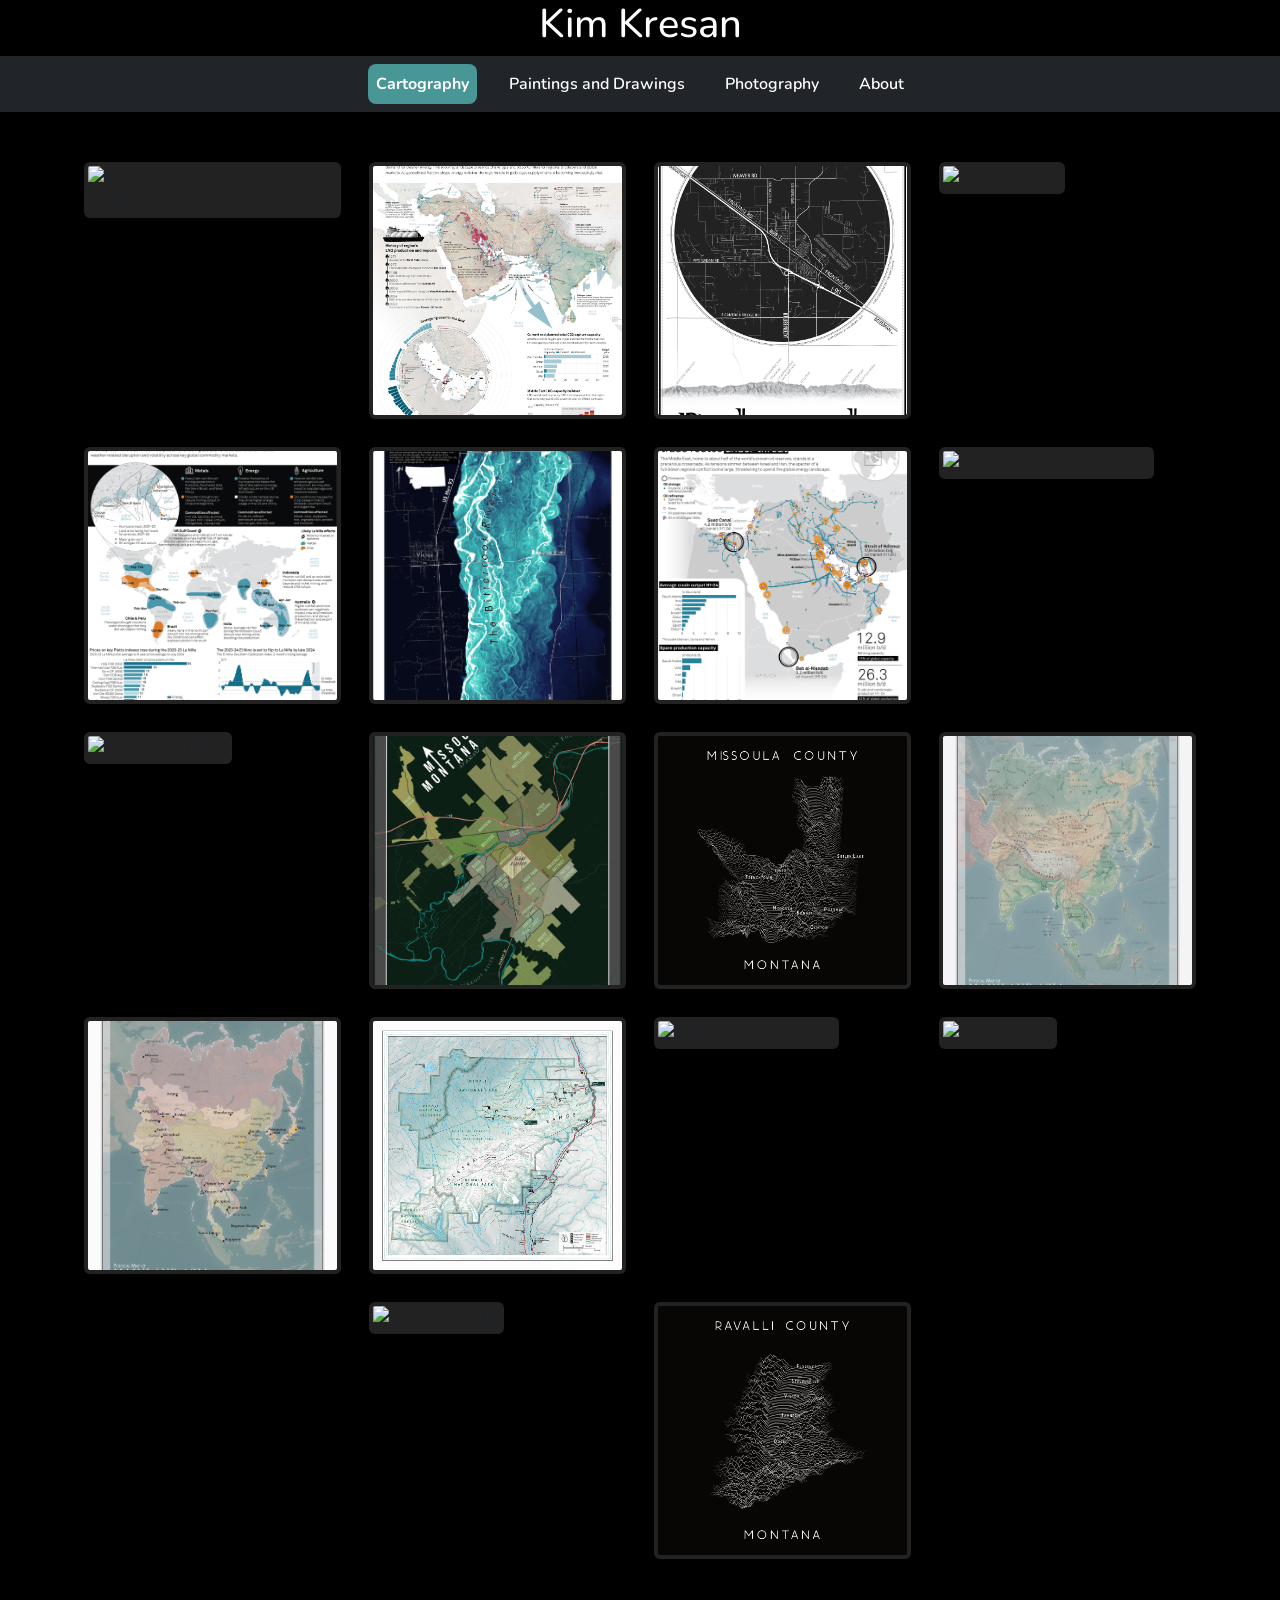
==== index.html @ 5312e1e2 "Move everything to root" ====
<!DOCTYPE html>
<html lang="en">
	<head>
		<meta charset="UTF-8" />
		<meta name="viewport" content="width=device-width, initial-scale=1.0" />
		<title>Portfolio - Cartography</title>
		<link
			href="https://cdn.jsdelivr.net/npm/bootstrap@5.3.3/dist/css/bootstrap.min.css"
			rel="stylesheet"
		/>
		<link rel="preconnect" href="https://fonts.googleapis.com" />
		<link rel="preconnect" href="https://fonts.gstatic.com" crossorigin />
		<link
			href="https://fonts.googleapis.com/css2?family=Nunito:ital,wght@0,200..1000;1,200..1000&display=swap"
			rel="stylesheet"
		/>
		<link rel="stylesheet" href="./style.css" />
		<script src="https://cdn.jsdelivr.net/npm/bootstrap@5.3.3/dist/js/bootstrap.bundle.min.js"></script>
	</head>
	<body>
		<div>
			<h1 style="color: #ffffff; text-align: center">Kim Kresan</h1>
		</div>

		<!-- navbar -->
		<nav class="navbar navbar-expand-lg navbar-dark bg-dark">
			<div class="container-fluid">
				<ul class="navbar-nav justify-content-center d-flex flex-row w-100">
					<li class="nav-item mx-2">
						<a class="nav-link active" href="#">Cartography</a>
					</li>
					<li class="nav-item mx-2">
						<a class="nav-link" href="./paintings-drawings.html"
							>Paintings and Drawings</a
						>
					</li>
					<li class="nav-item mx-2">
						<a class="nav-link" href="./photography.html">Photography</a>
					</li>
					<li class="nav-item mx-2">
						<a class="nav-link" href="./about.html">About</a>
					</li>
				</ul>
			</div>
		</nav>

		<!-- image grid -->
		<div class="container my-5">
			<div class="row g-4 justify-content-center">
				<div class="col-6 col-md-4 col-lg-3">
					<img
						src="./assets/images/cartography/nacis-tacoma.jpg"
						class="img-thumbnail w-100"
						alt="Tacoma, Washington - NACIS 2024"
						data-bs-toggle="modal"
						data-bs-target="#imageModal"
						onclick="showImage('./assets/images/cartography/nacis-tacoma.jpg')"
					/>
				</div>
				<div class="col-6 col-md-4 col-lg-3">
					<img
						src="./assets/images/cartography/mideast-poster.jpg"
						class="img-thumbnail w-100"
						alt="Middle East - an evolving natural gas landscape"
						data-bs-toggle="modal"
						data-bs-target="#imageModal"
						onclick="showImage('./assets/images/cartography/mideast-poster.jpg')"
					/>
				</div>
				<div class="col-6 col-md-4 col-lg-3">
					<img
						src="./assets/images/cartography/belgrade.jpg"
						class="img-thumbnail w-100"
						alt="Belgrade, Montana"
						data-bs-toggle="modal"
						data-bs-target="#imageModal"
						onclick="showImage('./assets/images/cartography/belgrade.jpg')"
					/>
				</div>
				<div class="col-6 col-md-4 col-lg-3">
					<img
						src="./assets/images/cartography/san-juans.jpg"
						class="img-thumbnail w-100"
						alt="The San Juans"
						data-bs-toggle="modal"
						data-bs-target="#imageModal"
						onclick="showImage('./assets/images/cartography/san-juans.jpg')"
					/>
				</div>
				<div class="col-6 col-md-4 col-lg-3">
					<img
						src="./assets/images/cartography/la-nina.png"
						class="img-thumbnail w-100"
						alt="Commodities markets brace for La Nina impacts"
						data-bs-toggle="modal"
						data-bs-target="#imageModal"
						onclick="showImage('./assets/images/cartography/la-nina.png')"
					/>
				</div>
				<div class="col-6 col-md-4 col-lg-3">
					<img
						src="./assets/images/cartography/bitterroot-river.jpg"
						class="img-thumbnail w-100"
						alt="Bitterrot River relative eleveation map"
						data-bs-toggle="modal"
						data-bs-target="#imageModal"
						onclick="showImage('./assets/images/cartography/bitterroot-river.jpg')"
					/>
				</div>
				<div class="col-6 col-md-4 col-lg-3">
					<img
						src="./assets/images/cartography/mideast-threat.png"
						class="img-thumbnail w-100"
						alt="Middle East oil assets, trade routes under threat"
						data-bs-toggle="modal"
						data-bs-target="#imageModal"
						onclick="showImage('./assets/images/cartography/mideast-threat.png')"
					/>
				</div>
				<div class="col-6 col-md-4 col-lg-3">
					<img
						src="./assets/images/cartography/kronotsky.jpg"
						class="img-thumbnail w-100"
						alt="Kronotsky Nature Reserve"
						data-bs-toggle="modal"
						data-bs-target="#imageModal"
						onclick="showImage('./assets/images/cartography/kronotsky.jpg')"
					/>
				</div>
				<div class="col-6 col-md-4 col-lg-3">
					<img
						src="./assets/images/cartography/lochsa.jpg"
						class="img-thumbnail w-100"
						alt="The Lochsa River"
						data-bs-toggle="modal"
						data-bs-target="#imageModal"
						onclick="showImage('./assets/images/cartography/lochsa.jpg')"
					/>
				</div>
				<div class="col-6 col-md-4 col-lg-3">
					<img
						src="./assets/images/cartography/slant-streets.jpg"
						class="img-thumbnail w-100"
						alt="Missoula at a Slant"
						data-bs-toggle="modal"
						data-bs-target="#imageModal"
						onclick="showImage('./assets/images/cartography/slant-streets.jpg')"
					/>
				</div>
				<div class="col-6 col-md-4 col-lg-3">
					<img
						src="./assets/images/cartography/missoula-joy.jpg"
						class="img-thumbnail w-100"
						alt="Missoula Joy Plot"
						data-bs-toggle="modal"
						data-bs-target="#imageModal"
						onclick="showImage('./assets/images/cartography/missoula-joy.jpg')"
					/>
				</div>
				<div class="col-6 col-md-4 col-lg-3">
					<img
						src="./assets/images/cartography/asia-physical.jpg"
						class="img-thumbnail w-100"
						alt="A physical map of mainland Asia"
						data-bs-toggle="modal"
						data-bs-target="#imageModal"
						onclick="showImage('./assets/images/cartography/asia-physical.jpg')"
					/>
				</div>
				<div class="col-6 col-md-4 col-lg-3">
					<img
						src="./assets/images/cartography/asia-political.jpg"
						class="img-thumbnail w-100"
						alt="A political map of mainland Asia"
						data-bs-toggle="modal"
						data-bs-target="#imageModal"
						onclick="showImage('./assets/images/cartography/asia-political.jpg')"
					/>
				</div>
				<div class="col-6 col-md-4 col-lg-3">
					<img
						src="./assets/images/cartography/denali.jpg"
						class="img-thumbnail w-100"
						alt="Denali National Park"
						data-bs-toggle="modal"
						data-bs-target="#imageModal"
						onclick="showImage('./assets/images/cartography/denali.jpg')"
					/>
				</div>
				<div class="col-6 col-md-4 col-lg-3">
					<img
						src="./assets/images/cartography/flathead-joy.jpg"
						class="img-thumbnail w-100"
						alt="Flathead Lake Joy Plot"
						data-bs-toggle="modal"
						data-bs-target="#imageModal"
						onclick="showImage('./assets/images/cartography/flathead-joy.jpg')"
					/>
				</div>

				<div class="col-6 col-md-4 col-lg-3">
					<img
						src="./assets/images/cartography/lux-city.jpg"
						class="img-thumbnail w-100"
						alt="Lux City Map"
						data-bs-toggle="modal"
						data-bs-target="#imageModal"
						onclick="showImage('./assets/images/cartography/lux-city.jpg')"
					/>
				</div>
				<div class="col-6 col-md-4 col-lg-3">
					<img
						src="./assets/images/cartography/lux-world.jpg"
						class="img-thumbnail w-100"
						alt="Lux World Map"
						data-bs-toggle="modal"
						data-bs-target="#imageModal"
						onclick="showImage('./assets/images/cartography/lux-world.jpg')"
					/>
				</div>

				<div class="col-6 col-md-4 col-lg-3">
					<img
						src="./assets/images/cartography/ravalli-joy.jpg"
						class="img-thumbnail w-100"
						alt="Ravalli County Joy Plot"
						data-bs-toggle="modal"
						data-bs-target="#imageModal"
						onclick="showImage('./assets/images/cartography/ravalli-joy.jpg')"
					/>
				</div>

				<!-- Add more images as needed -->
			</div>
		</div>

		<!-- Modal for enlarged image with arrows -->
		<div
			class="modal fade"
			id="imageModal"
			tabindex="-1"
			aria-labelledby="imageModalLabel"
			aria-hidden="true"
		>
			<div class="modal-dialog modal-xl modal-dialog-centered">
				<div class="modal-content bg-dark">
					<div
						class="modal-body text-center p-0 position-relative"
						style="overflow: hidden"
					>
						<!-- Left arrow -->
						<button
							id="modalPrev"
							type="button"
							class="btn btn-dark position-absolute top-50 start-0 translate-middle-y"
							style="z-index: 2; font-size: 2rem; opacity: 0.7"
						>
							&#8592;
						</button>
						<!-- Image -->
						<img
							id="modalImage"
							src=""
							class="img-fluid"
							style="max-height: 90vh; object-fit: contain"
							alt="Enlarged image"
						/>
						<!-- Right arrow -->
						<button
							id="modalNext"
							type="button"
							class="btn btn-dark position-absolute top-50 end-0 translate-middle-y"
							style="z-index: 2; font-size: 2rem; opacity: 0.7"
						>
							&#8594;
						</button>
					</div>
				</div>
			</div>
		</div>
		<script src="config.js"></script>
	</body>
</html>
---- style.css ----
body {
	font-family: Nunito, sans-serif;
	margin: 0;
	padding: 0;
	background-color: #000000;
}
p {
	color: #ffffff;
	font-size: 1rem;
	line-height: 1.6;
}
a {
	color: #499696;
	text-decoration: none;
	transition: color 0.2s;
}
a:visited {
	color: #3a7575;
}
a:hover {
	color: #5bb3b3;
	text-decoration: underline;
}
#modalImage {
	cursor: grab;
	transition: transform 0.3s;
	will-change: transform;
}
#modalImage:active {
	cursor: grabbing;
}
.navbar-nav .nav-link {
	padding: 0.5rem;
	border-radius: 0.5rem;
	transition: background 0.2s, color 0.2s;
	margin: 0 0.25rem;
	color: #fff !important;
	font-weight: 600;
}
.navbar-nav .nav-link.active {
	color: #ffffff !important;
	font-weight: 700;
	background: #499696;
}
.navbar-nav .nav-link:hover {
	background: #414141;
	opacity: 0.7;
}
.img-thumbnail {
	border: 2px solid #000000 !important; /* Dark, subtle border */
	border-radius: 0.5rem;
	box-shadow: 0 2px 12px rgba(0, 0, 0, 0.5);
	background: #222;
	object-fit: cover;
	aspect-ratio: 1 / 1;
	cursor: pointer;
	transition: transform 0.2s, box-shadow 0.2s;
}
.img-thumbnail:hover {
	transform: scale(1.05);
	box-shadow: 0 4px 24px rgba(0, 0, 0, 0.7);
}

.section {
	text-align: center;
	background-color: #222;
	color: #fff;
	margin-top: 1rem;
}
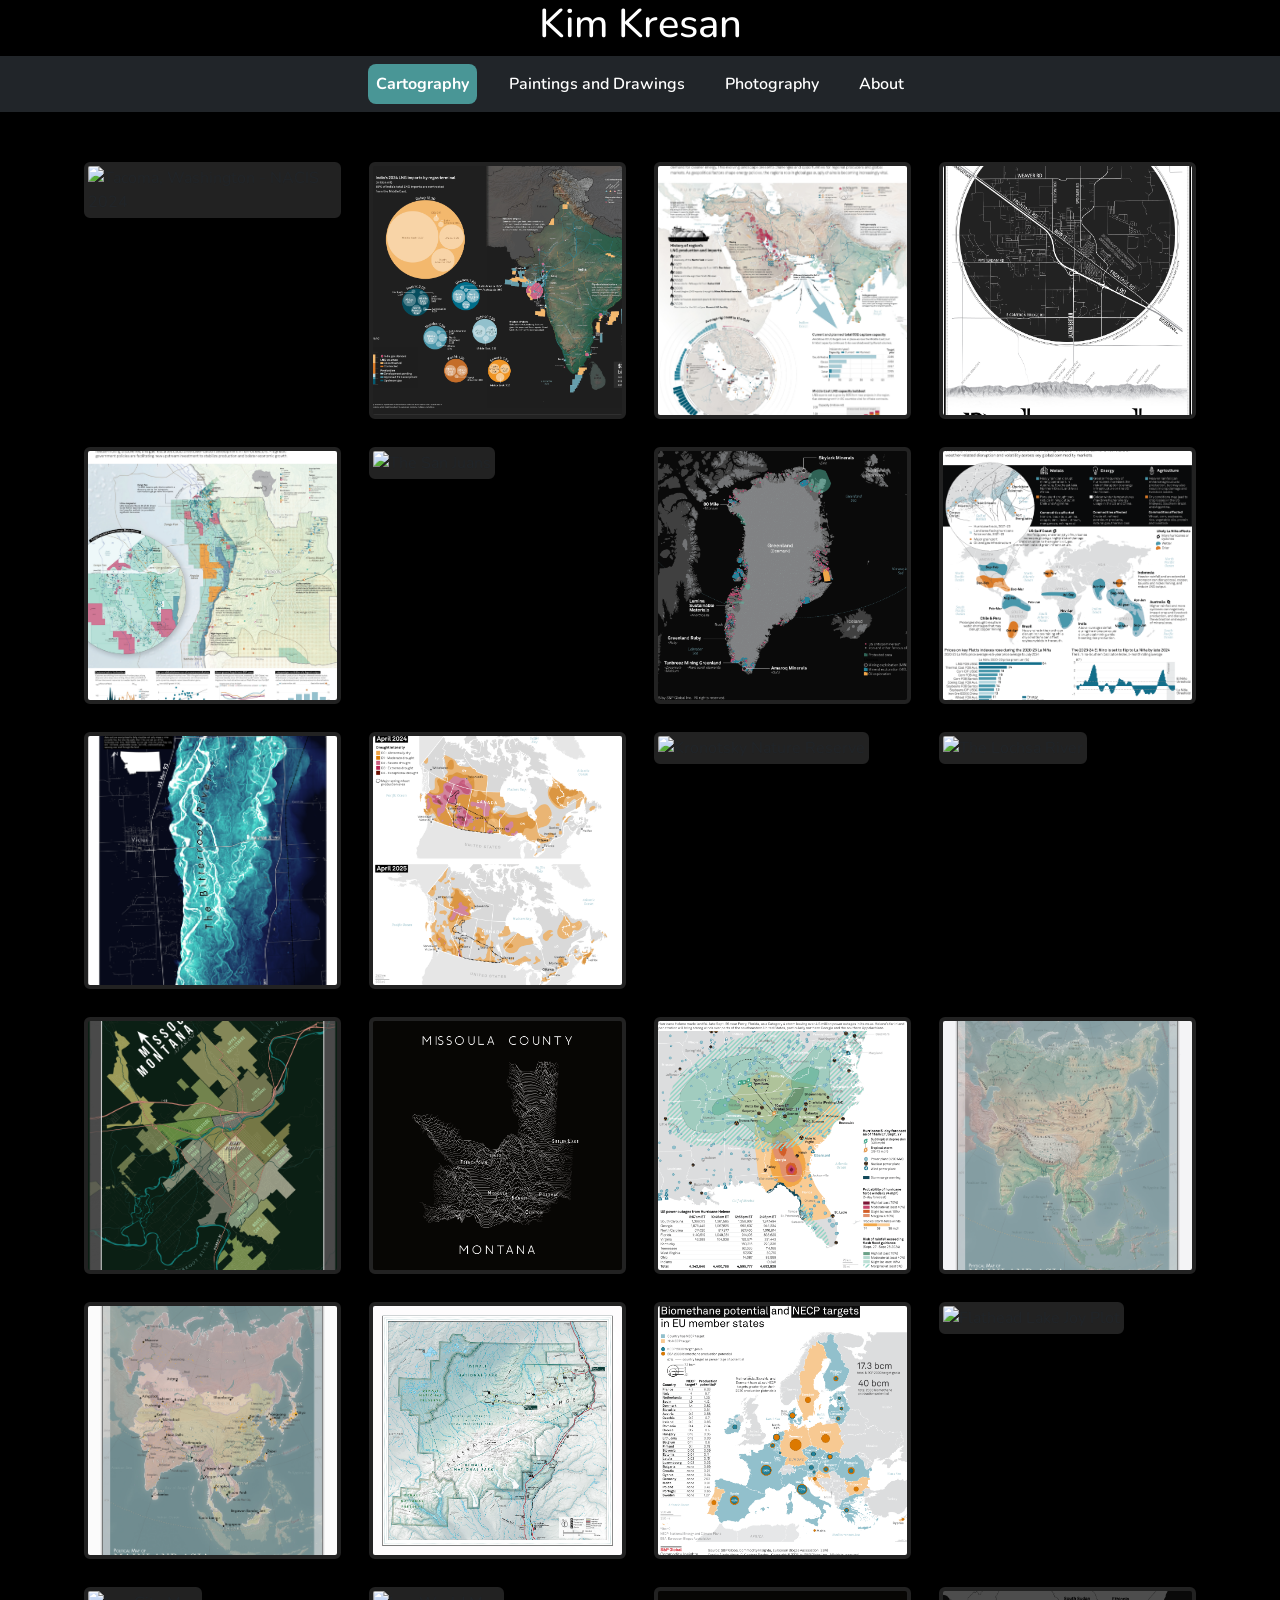
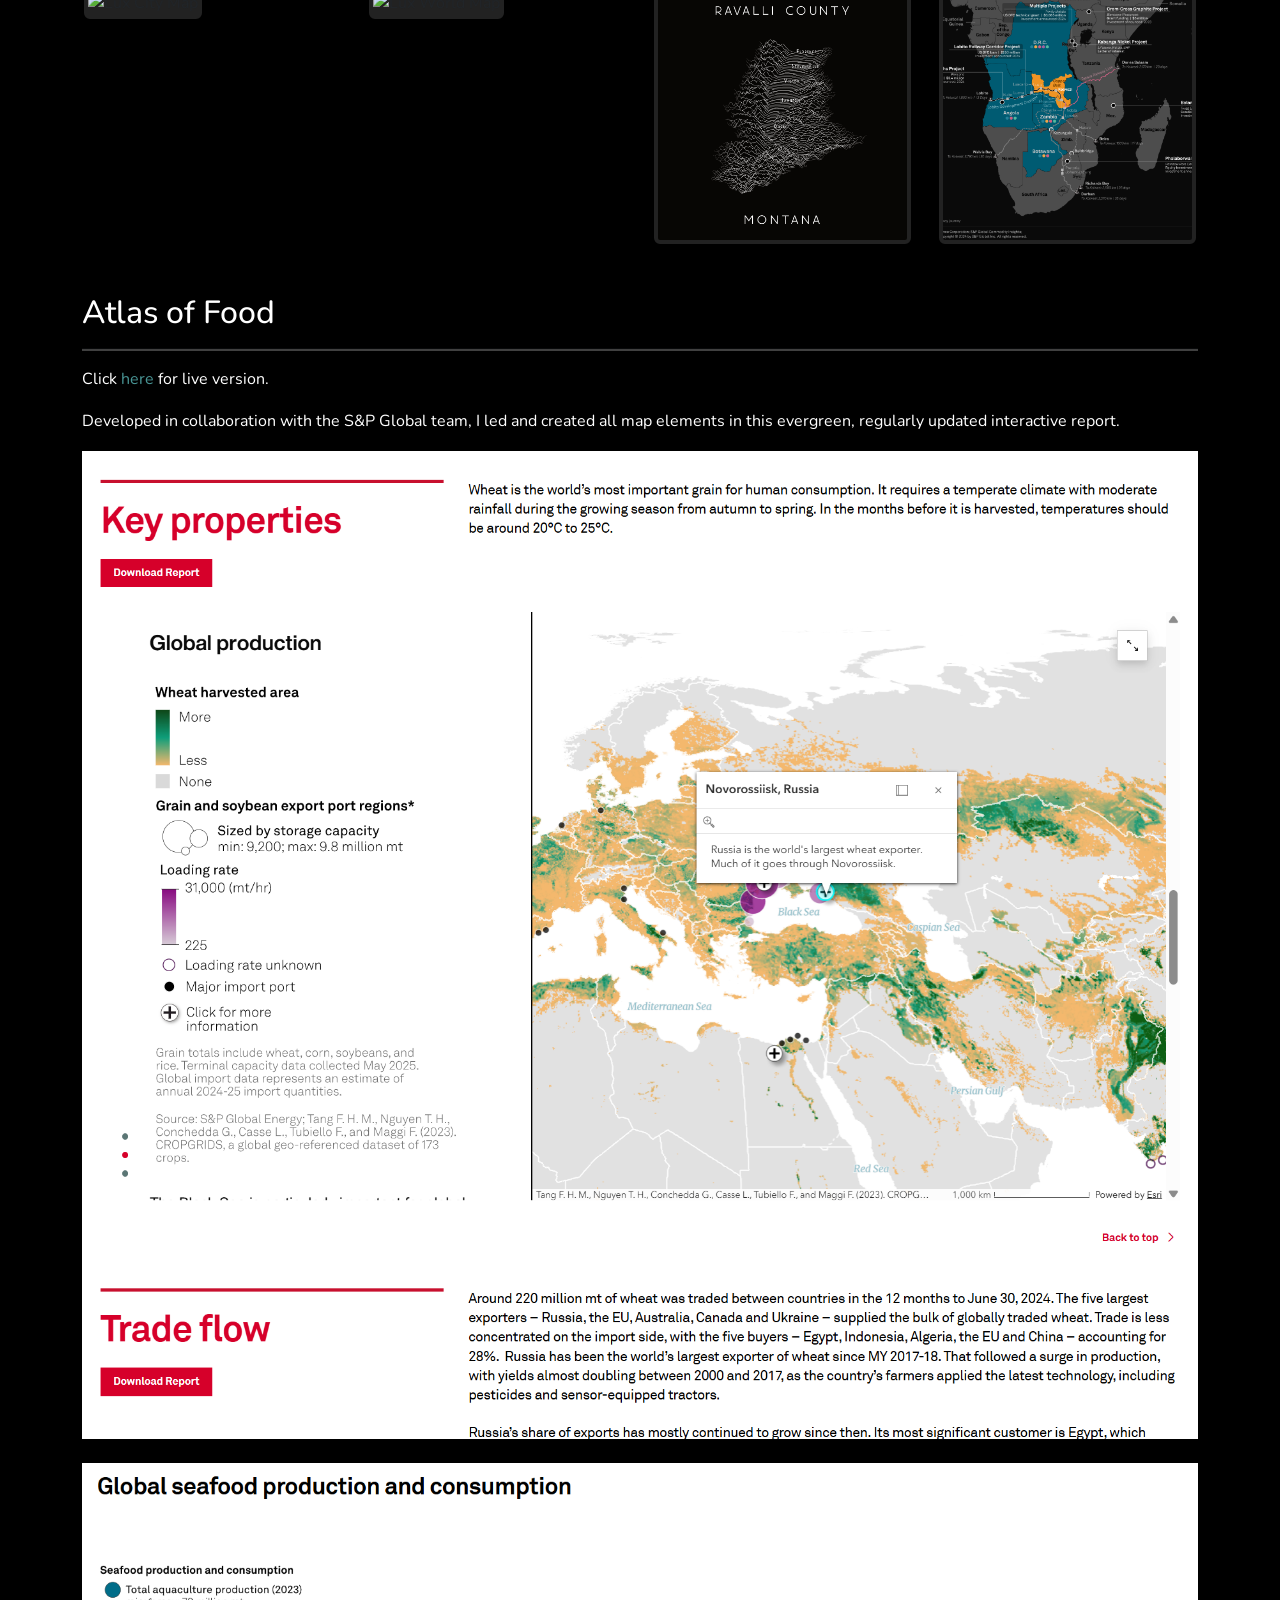
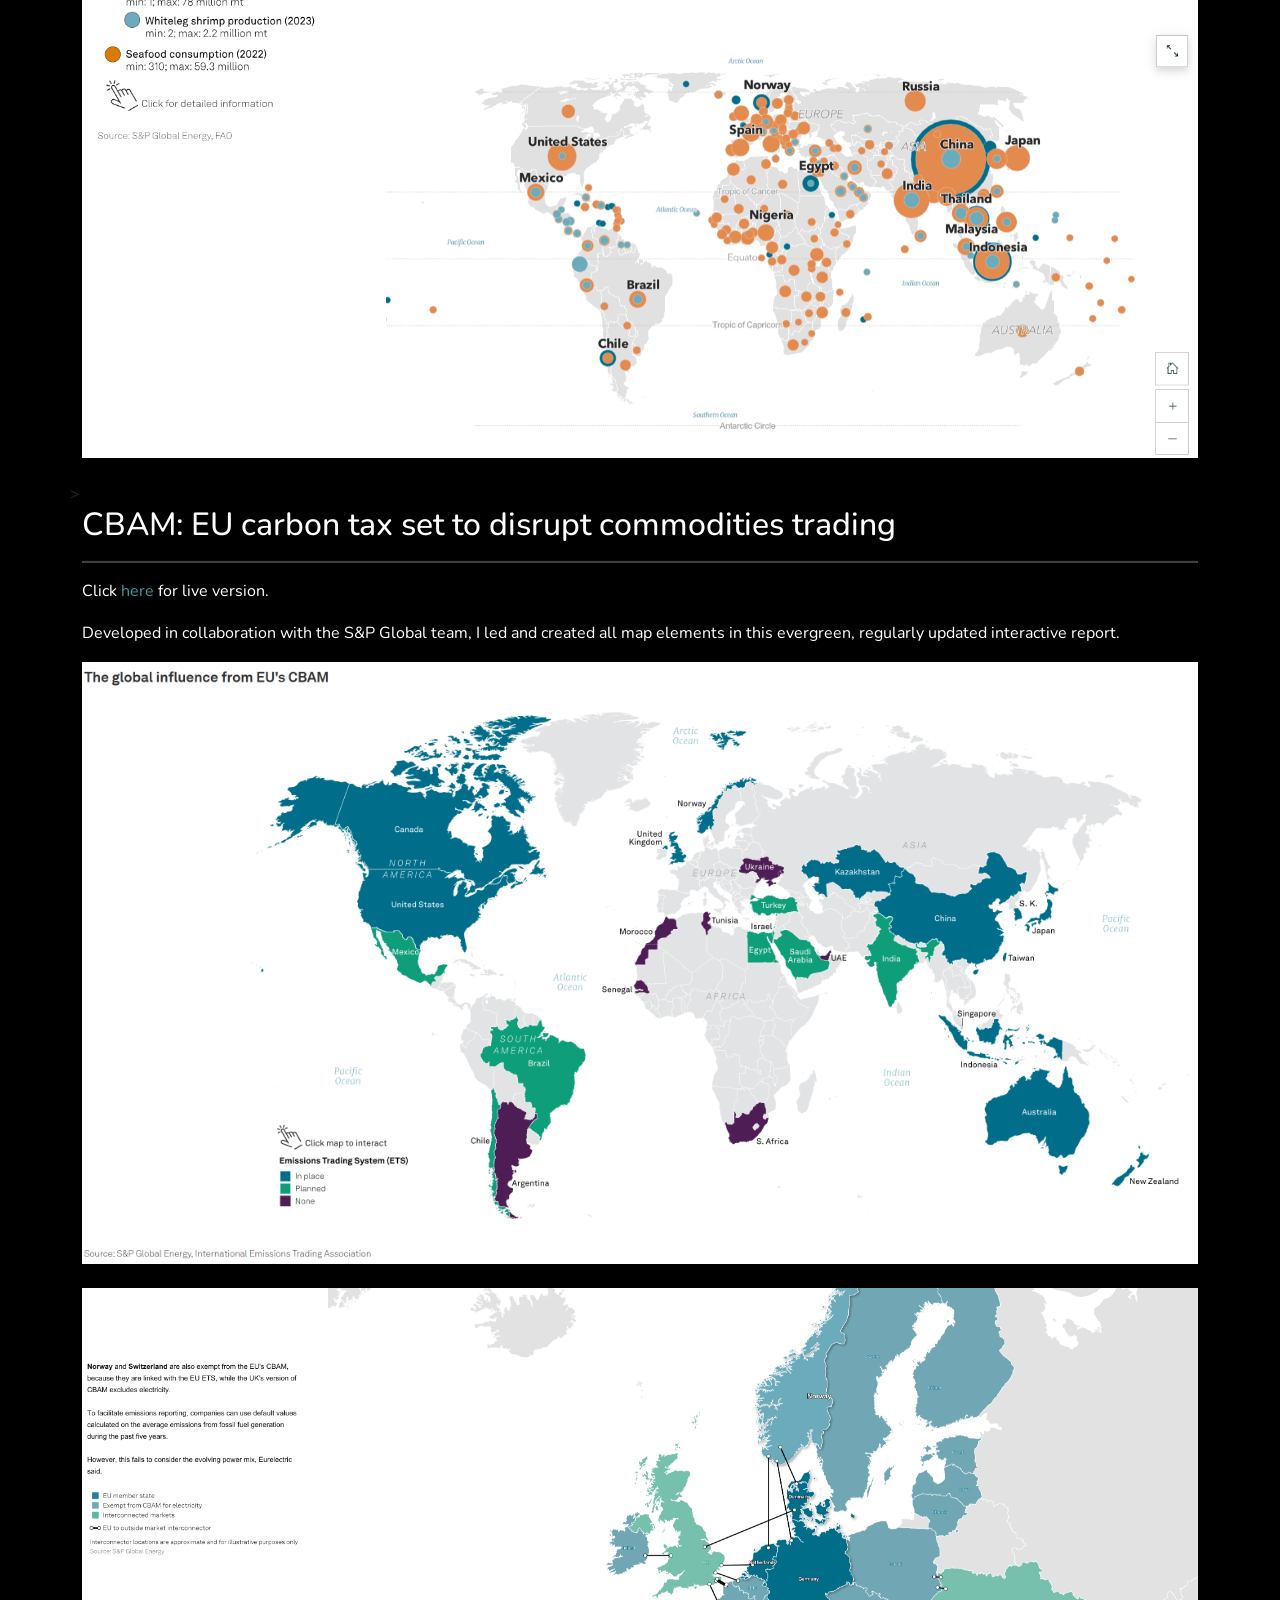
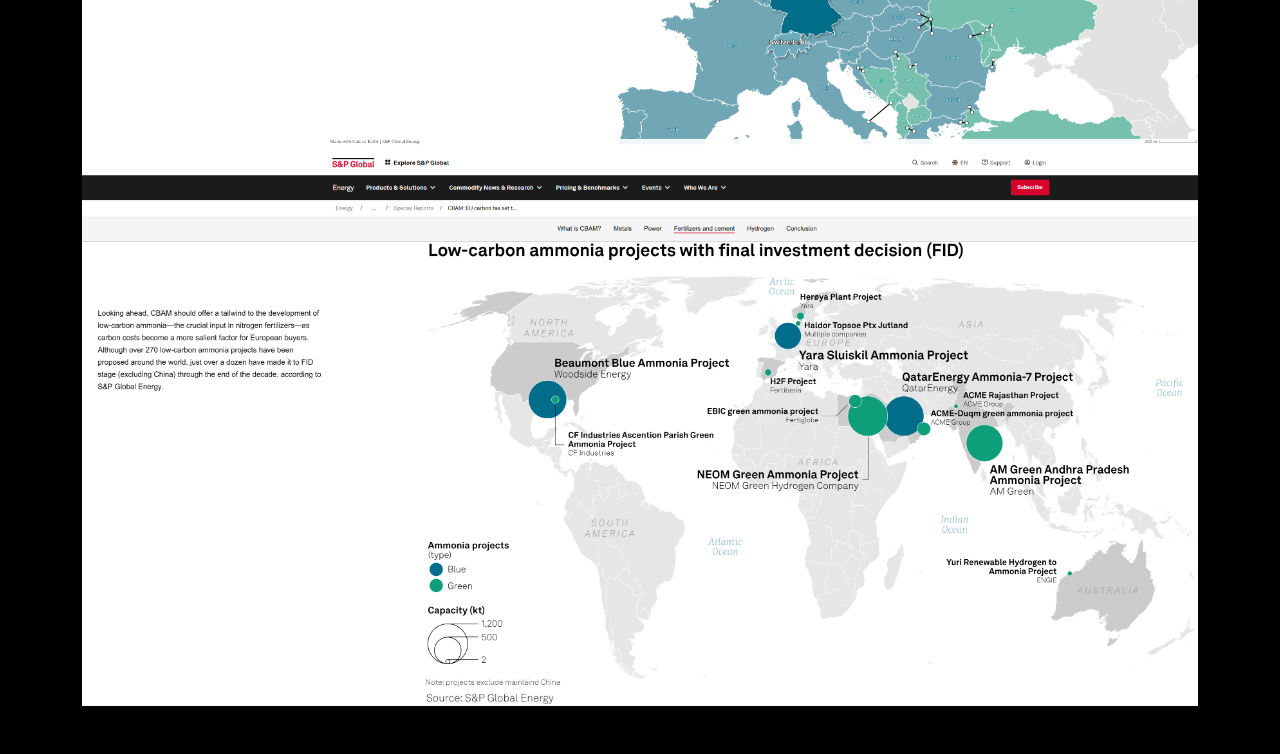
==== commit 5b0fb161: "Content update" ====
--- a/index.html
+++ b/index.html
@@ -59,6 +59,16 @@
 				</div>
 				<div class="col-6 col-md-4 col-lg-3">
 					<img
+						src="./assets/images/cartography/india-dm.png"
+						class="img-thumbnail w-100"
+						alt="India - an evolving natural gas landscape"
+						data-bs-toggle="modal"
+						data-bs-target="#imageModal"
+						onclick="showImage('./assets/images/cartography/india-dm.png')"
+					/>
+				</div>
+				<div class="col-6 col-md-4 col-lg-3">
+					<img
 						src="./assets/images/cartography/mideast-poster.jpg"
 						class="img-thumbnail w-100"
 						alt="Middle East - an evolving natural gas landscape"
@@ -79,6 +89,16 @@
 				</div>
 				<div class="col-6 col-md-4 col-lg-3">
 					<img
+						src="./assets/images/cartography/angola.jpg"
+						class="img-thumbnail w-100"
+						alt="Angola's energy evolution"
+						data-bs-toggle="modal"
+						data-bs-target="#imageModal"
+						onclick="showImage('./assets/images/cartography/angola.jpg')"
+					/>
+				</div>
+				<div class="col-6 col-md-4 col-lg-3">
+					<img
 						src="./assets/images/cartography/san-juans.jpg"
 						class="img-thumbnail w-100"
 						alt="The San Juans"
@@ -89,6 +109,16 @@
 				</div>
 				<div class="col-6 col-md-4 col-lg-3">
 					<img
+						src="./assets/images/cartography/greenland.png"
+						class="img-thumbnail w-100"
+						alt="Greenland minerals map"
+						data-bs-toggle="modal"
+						data-bs-target="#imageModal"
+						onclick="showImage('./assets/images/cartography/greenland.png')"
+					/>
+				</div>
+				<div class="col-6 col-md-4 col-lg-3">
+					<img
 						src="./assets/images/cartography/la-nina.png"
 						class="img-thumbnail w-100"
 						alt="Commodities markets brace for La Nina impacts"
@@ -109,6 +139,16 @@
 				</div>
 				<div class="col-6 col-md-4 col-lg-3">
 					<img
+						src="./assets/images/cartography/canada-drought.png"
+						class="img-thumbnail w-100"
+						alt="Canada drought conditions 2024 vs 2025"
+						data-bs-toggle="modal"
+						data-bs-target="#imageModal"
+						onclick="showImage('./assets/images/cartography/canada-drought.png')"
+					/>
+				</div>
+				<!-- <div class="col-6 col-md-4 col-lg-3">
+					<img
 						src="./assets/images/cartography/mideast-threat.png"
 						class="img-thumbnail w-100"
 						alt="Middle East oil assets, trade routes under threat"
@@ -116,7 +156,7 @@
 						data-bs-target="#imageModal"
 						onclick="showImage('./assets/images/cartography/mideast-threat.png')"
 					/>
-				</div>
+				</div> -->
 				<div class="col-6 col-md-4 col-lg-3">
 					<img
 						src="./assets/images/cartography/kronotsky.jpg"
@@ -159,6 +199,16 @@
 				</div>
 				<div class="col-6 col-md-4 col-lg-3">
 					<img
+						src="./assets/images/cartography/helene.png"
+						class="img-thumbnail w-100"
+						alt="Hurricane helene"
+						data-bs-toggle="modal"
+						data-bs-target="#imageModal"
+						onclick="showImage('./assets/images/cartography/helene.png')"
+					/>
+				</div>
+				<div class="col-6 col-md-4 col-lg-3">
+					<img
 						src="./assets/images/cartography/asia-physical.jpg"
 						class="img-thumbnail w-100"
 						alt="A physical map of mainland Asia"
@@ -189,6 +239,16 @@
 				</div>
 				<div class="col-6 col-md-4 col-lg-3">
 					<img
+						src="./assets/images/cartography/biomethane.png"
+						class="img-thumbnail w-100"
+						alt="Biomethane potential and NECP targets in EU member states"
+						data-bs-toggle="modal"
+						data-bs-target="#imageModal"
+						onclick="showImage('./assets/images/cartography/biomethane.png')"
+					/>
+				</div>
+				<div class="col-6 col-md-4 col-lg-3">
+					<img
 						src="./assets/images/cartography/flathead-joy.jpg"
 						class="img-thumbnail w-100"
 						alt="Flathead Lake Joy Plot"
@@ -218,7 +278,6 @@
 						onclick="showImage('./assets/images/cartography/lux-world.jpg')"
 					/>
 				</div>
-
 				<div class="col-6 col-md-4 col-lg-3">
 					<img
 						src="./assets/images/cartography/ravalli-joy.jpg"
@@ -229,8 +288,82 @@
 						onclick="showImage('./assets/images/cartography/ravalli-joy.jpg')"
 					/>
 				</div>
+				<div class="col-6 col-md-4 col-lg-3">
+					<img
+						src="./assets/images/cartography/lobito.png"
+						class="img-thumbnail w-100"
+						alt="Africa critical minerals map"
+						data-bs-toggle="modal"
+						data-bs-target="#imageModal"
+						onclick="showImage('./assets/images/cartography/lobito.png')"
+					/>
+				</div>
 
 				<!-- Add more images as needed -->
+			</div>
+		</div>
+		<!-- Projects -->
+		<!-- single column grid section -->
+		<div class="container my-5">
+			<div class="row">
+				<div class="col-12">
+					<h2>Atlas of Food</h2>
+					<hr />
+					<p>
+						Click
+						<a
+							href="https://www.spglobal.com/energy/en/news-research/special-reports/agriculture/atlas-of-food"
+							>here</a
+						>
+						for live version.
+					</p>
+					<p>
+						Developed in collaboration with the S&P Global team, I led and
+						created all map elements in this evergreen, regularly updated
+						interactive report.
+					</p>
+					<img
+						src="./assets/images/cartography/projects/aof-1.png"
+						width="100%"
+					/>
+					<br /><br />
+					<img
+						src="./assets/images/cartography/projects/aof-2.png"
+						width="100%"
+					/>
+				</div>
+				<br />><br />
+				<div class="col-12">
+					<h2>CBAM: EU carbon tax set to disrupt commodities trading</h2>
+					<hr />
+					<p>
+						Click
+						<a
+							href="https://www.spglobal.com/energy/en/news-research/special-reports/energy-transition/cbam-eu-carbon-tax"
+							>here</a
+						>
+						for live version.
+					</p>
+					<p>
+						Developed in collaboration with the S&P Global team, I led and
+						created all map elements in this evergreen, regularly updated
+						interactive report.
+					</p>
+
+					<img
+						src="./assets/images/cartography/projects/cbam-1.png"
+						width="100%"
+					/>
+					<br /><br />
+					<img
+						src="./assets/images/cartography/projects/cbam-2.png"
+						width="100%"
+					/>
+					<img
+						src="./assets/images/cartography/projects/cbam-3.png"
+						width="100%"
+					/>
+				</div>
 			</div>
 		</div>
 
@@ -278,6 +411,7 @@
 				</div>
 			</div>
 		</div>
+
 		<script src="config.js"></script>
 	</body>
 </html>
--- a/style.css
+++ b/style.css
@@ -8,6 +8,16 @@
 	color: #ffffff;
 	font-size: 1rem;
 	line-height: 1.6;
+}
+h2 {
+	color: #ffffff;
+	font-size: 2rem;
+	margin-bottom: 1rem;
+}
+hr {
+	height: 3px;
+	background-color: #ffffff;
+	margin: 1rem 0;
 }
 a {
 	color: #499696;
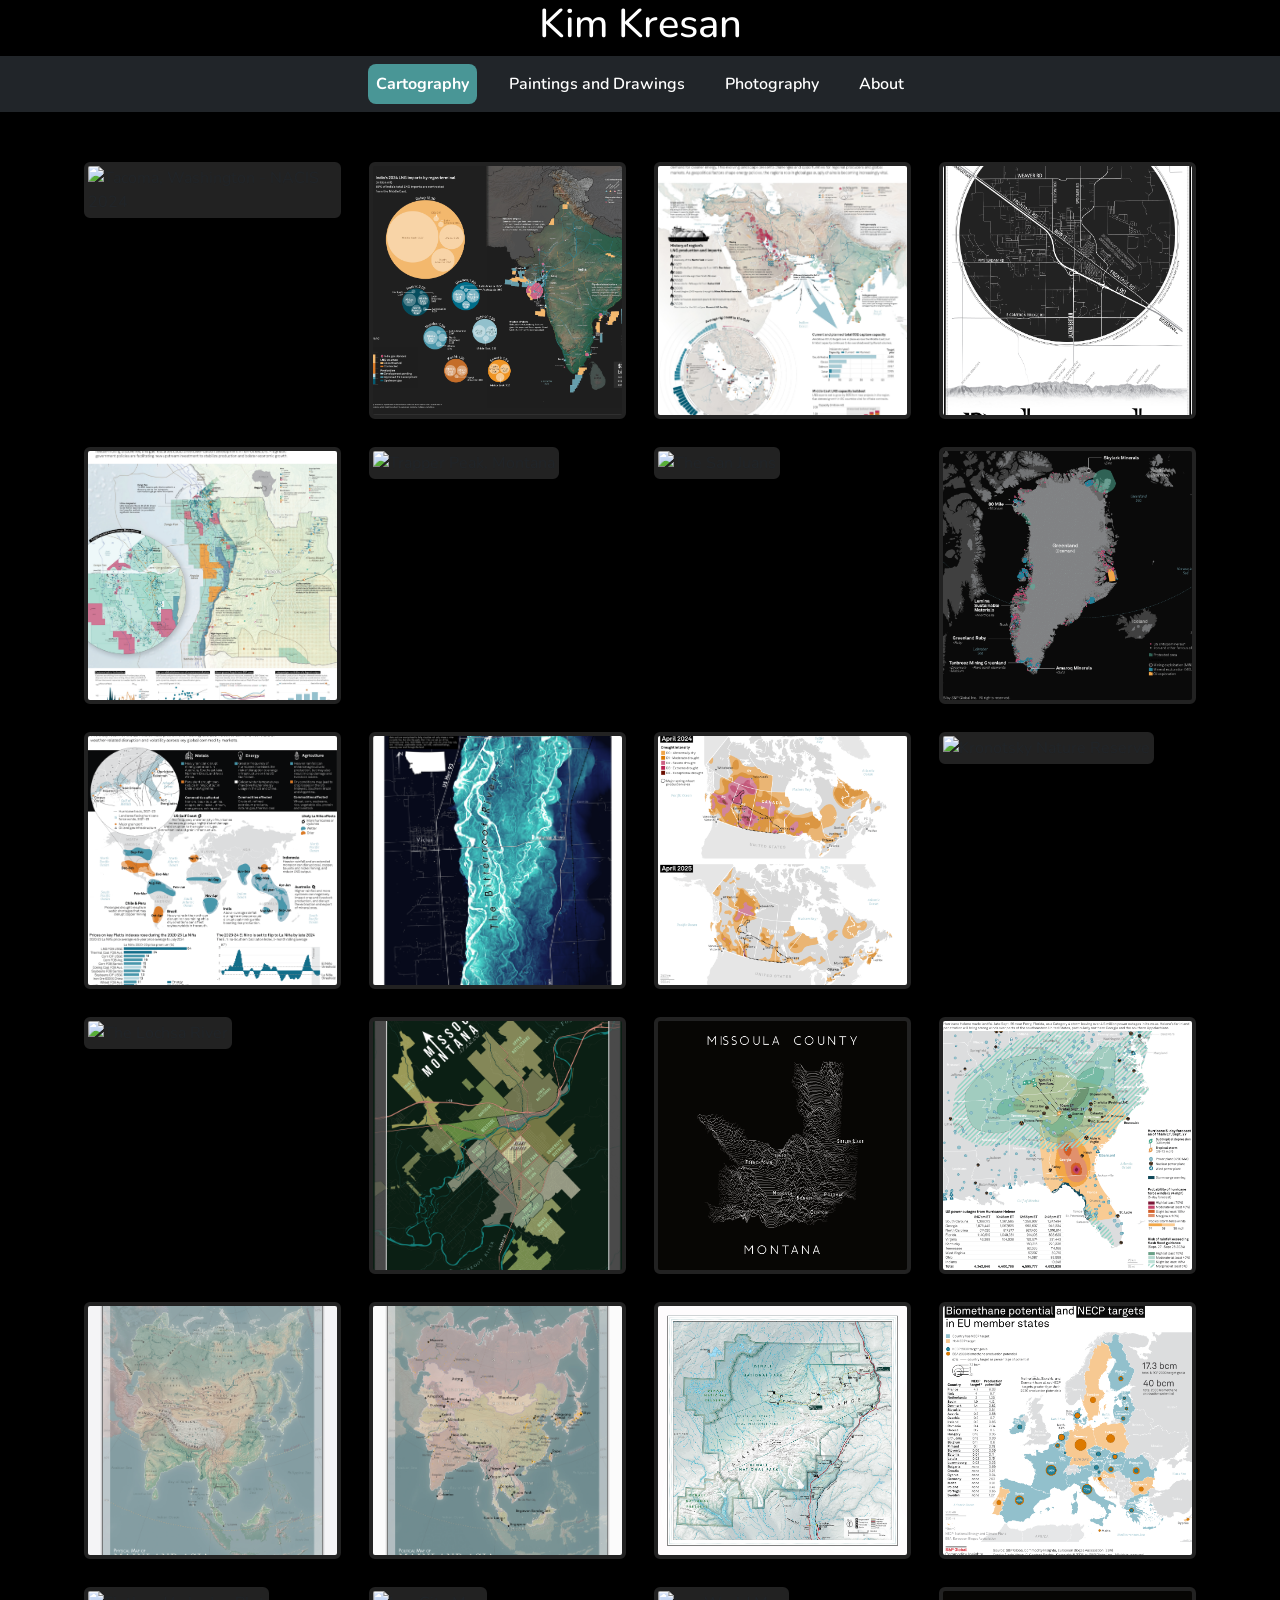
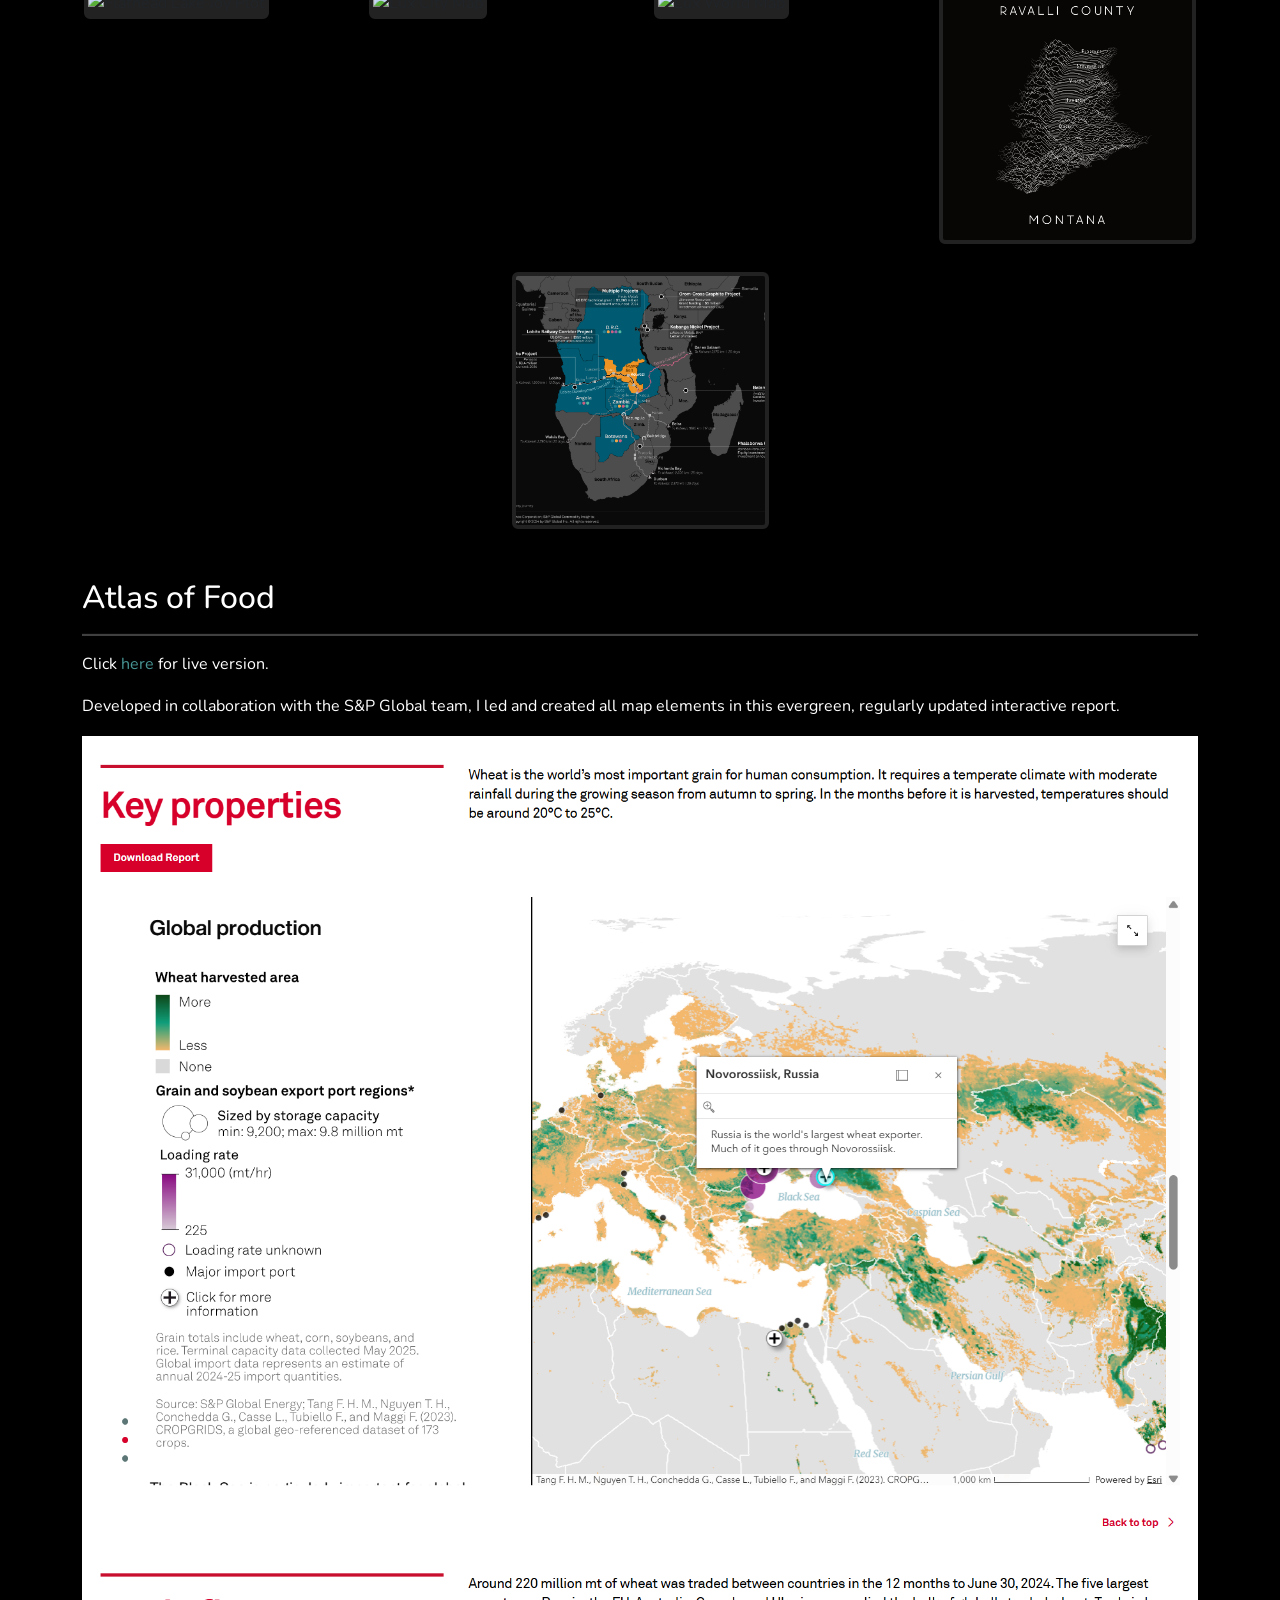
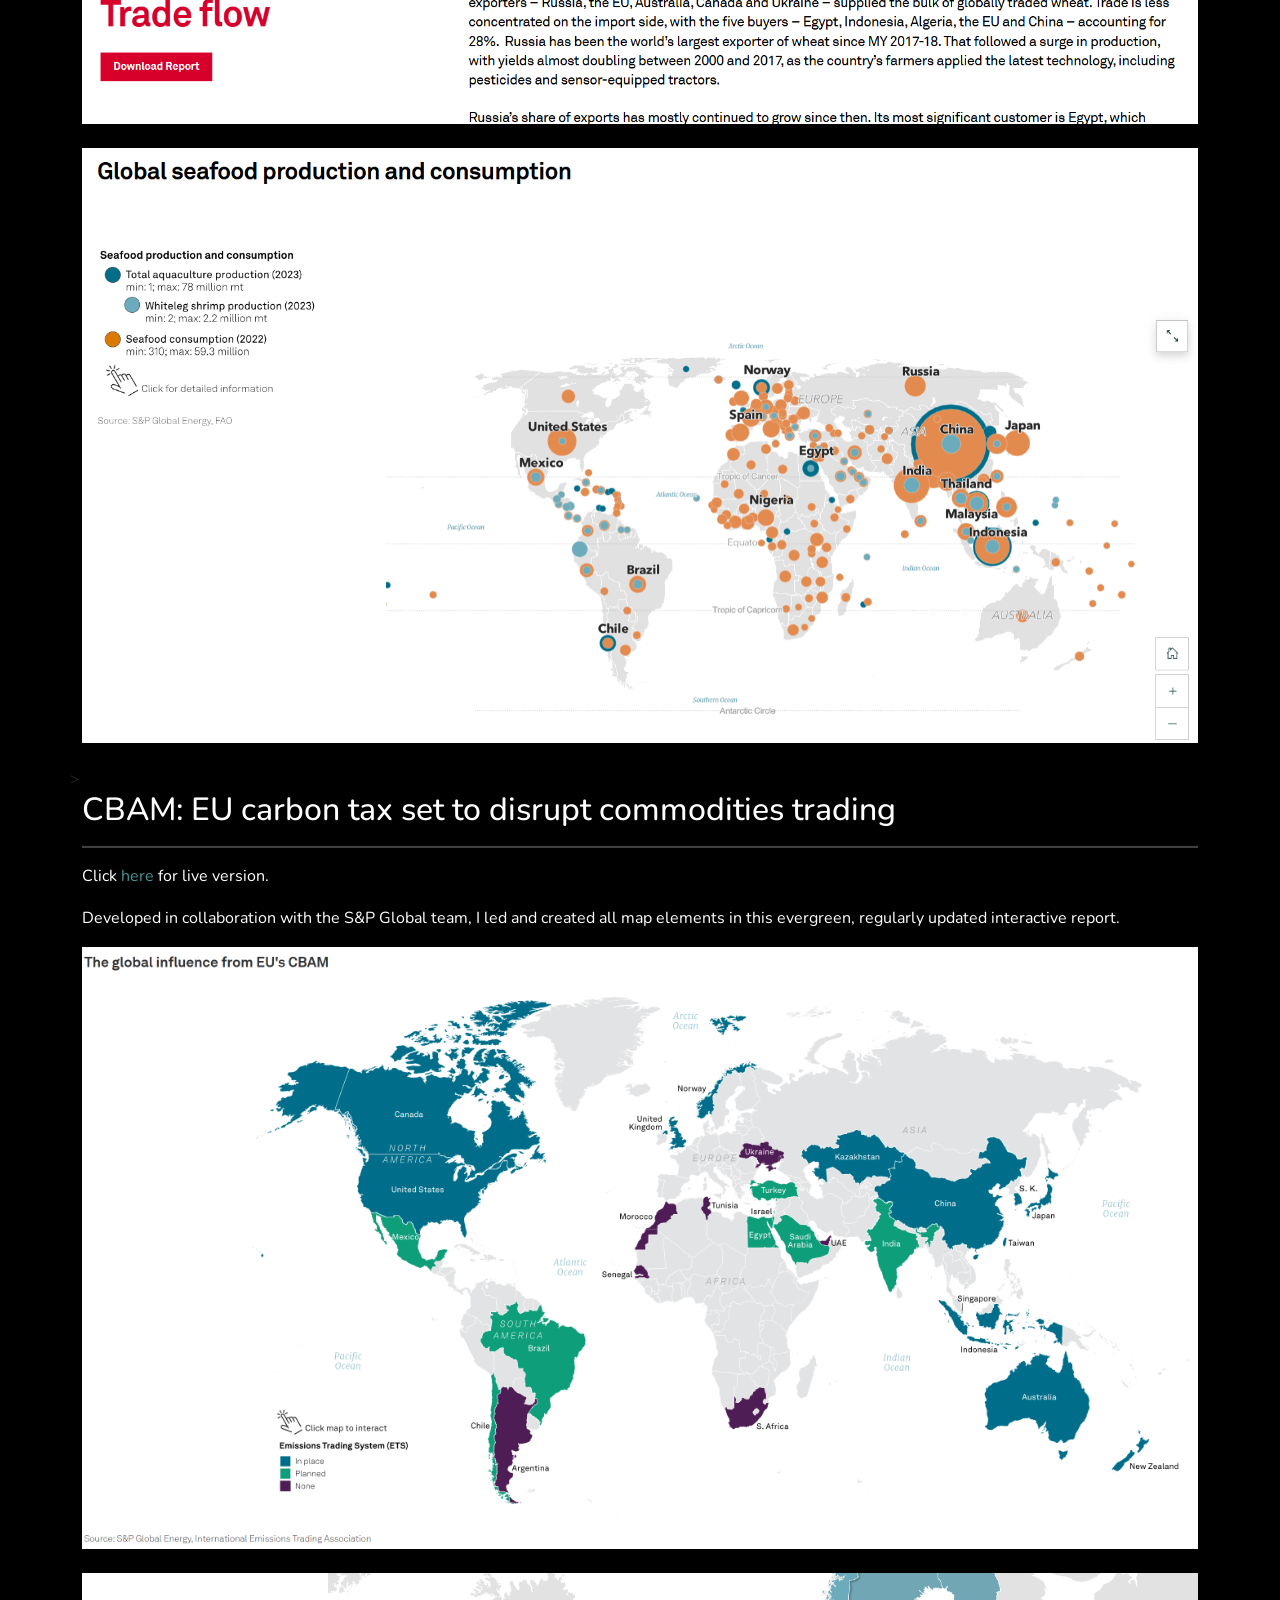
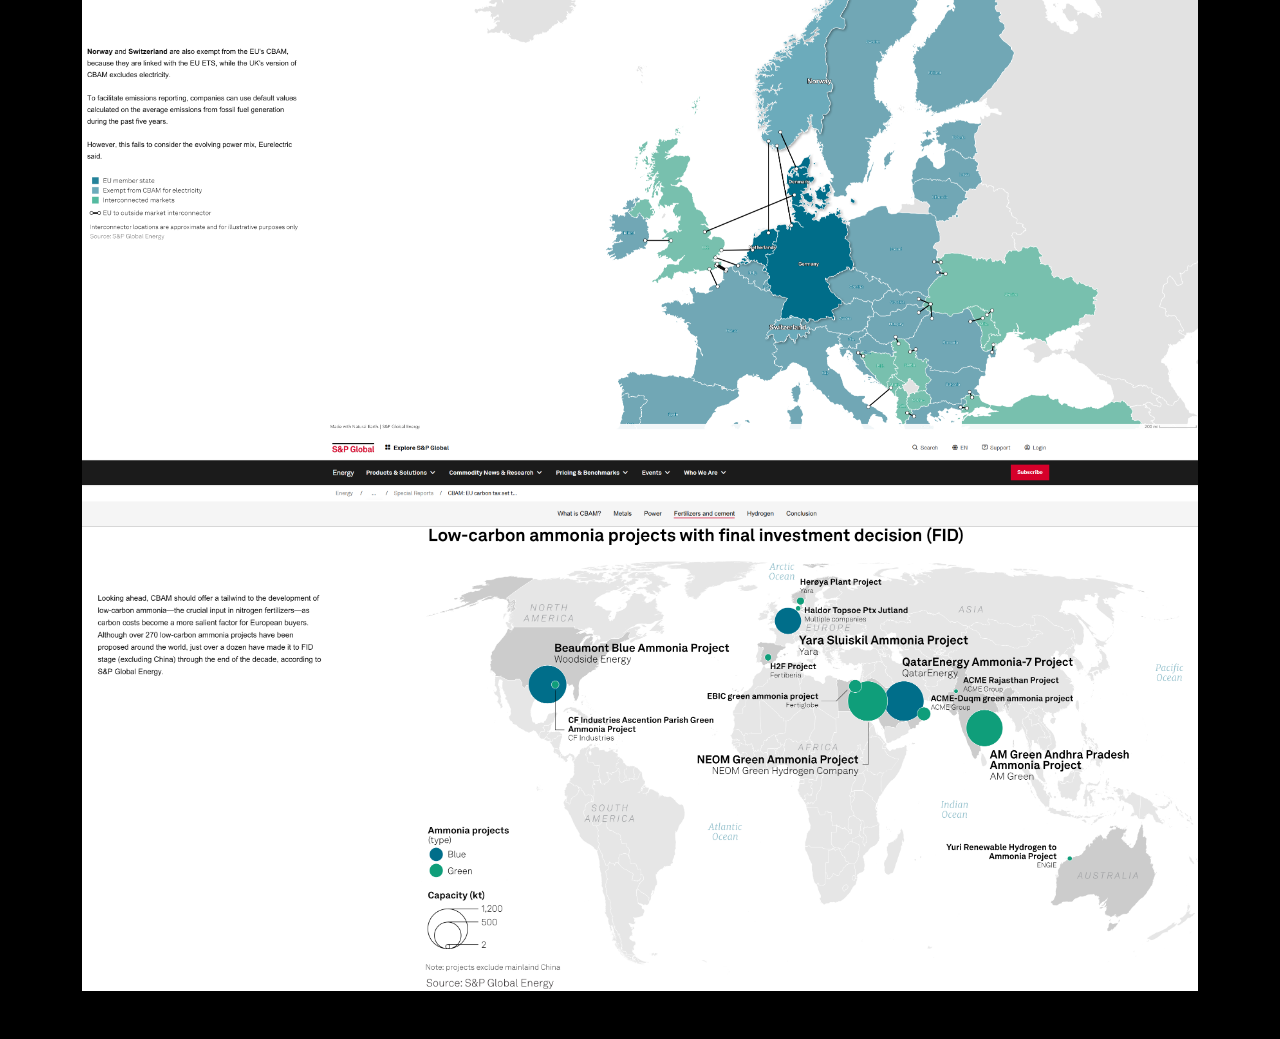
==== commit bf20835f: "add trapper peak to cartog" ====
--- a/index.html
+++ b/index.html
@@ -95,6 +95,16 @@
 						data-bs-toggle="modal"
 						data-bs-target="#imageModal"
 						onclick="showImage('./assets/images/cartography/angola.jpg')"
+					/>
+				</div>
+				<div class="col-6 col-md-4 col-lg-3">
+					<img
+						src="./assets/images/cartography/trapper.jpg"
+						class="img-thumbnail w-100"
+						alt="Trapper Peak, Montana"
+						data-bs-toggle="modal"
+						data-bs-target="#imageModal"
+						onclick="showImage('./assets/images/cartography/trapper.jpg')"
 					/>
 				</div>
 				<div class="col-6 col-md-4 col-lg-3">
